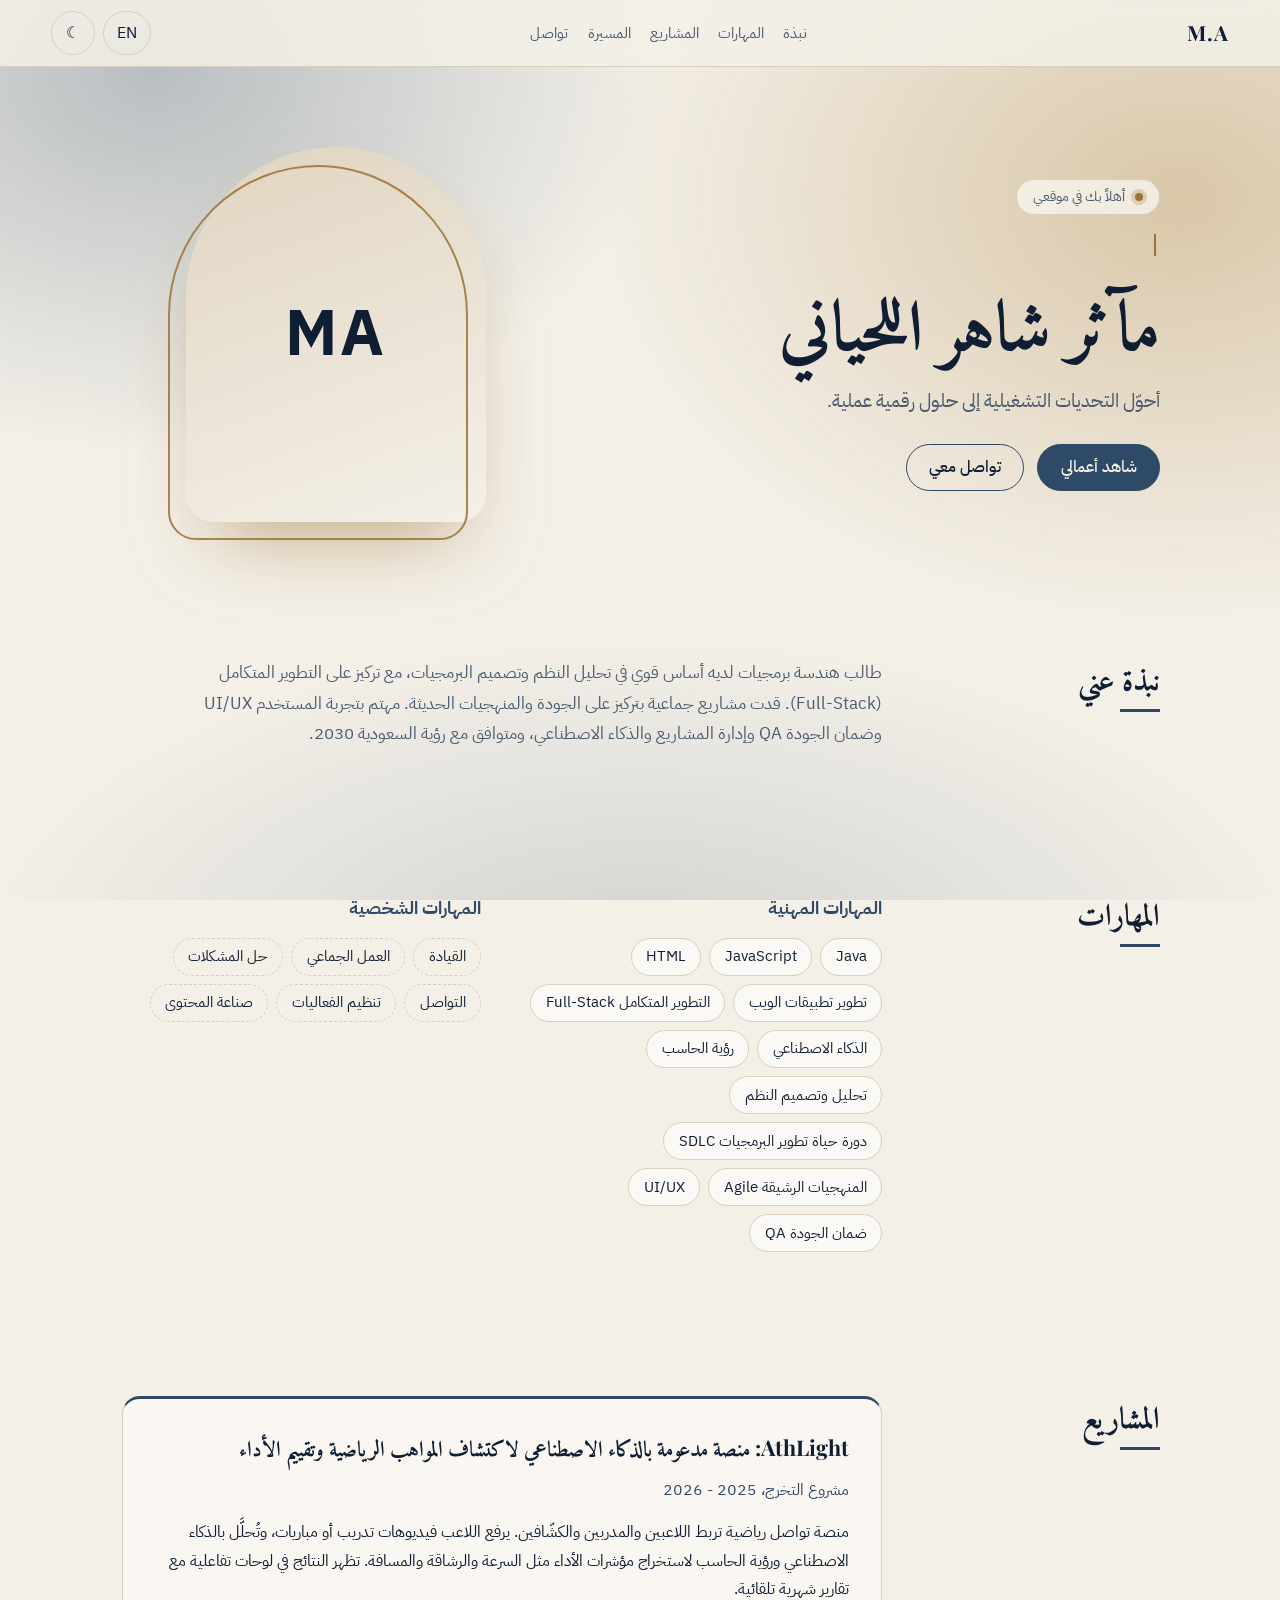
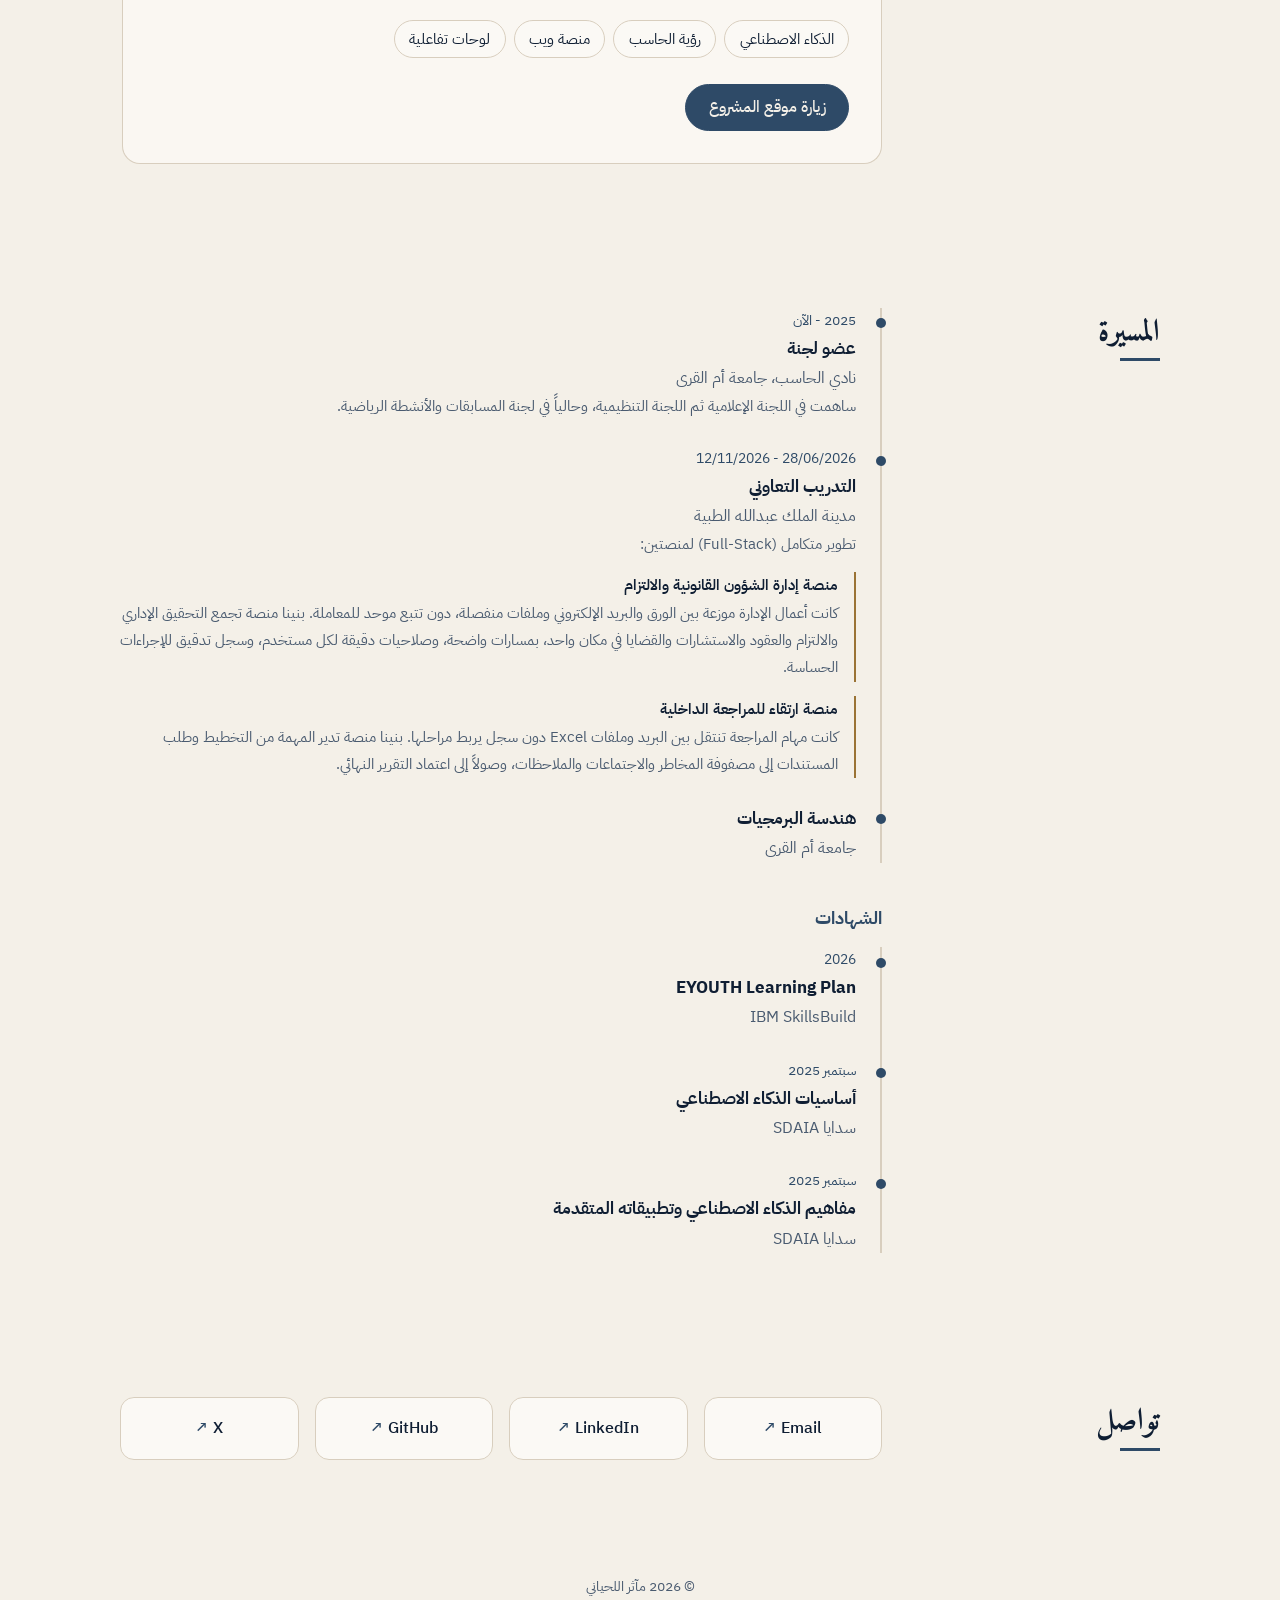
==== index.html @ 83864a32 "Add files via upload" ====
<!DOCTYPE html>
<html lang="ar" dir="rtl" data-theme="light">
<head>
<meta charset="UTF-8">
<meta name="viewport" content="width=device-width, initial-scale=1, viewport-fit=cover">
<title>Mather Al-lihyani</title>
<meta name="description" content="Software Engineering student focused on full-stack development, AI and UI/UX.">
<meta property="og:title" content="Mather Al-lihyani | Software Engineering Student">
<meta property="og:description" content="Full-stack development, AI and UI/UX. See my work and get in touch.">
<meta property="og:type" content="website">
<meta name="theme-color" content="#0F1E33">
<link rel="icon" href="data:image/svg+xml,<svg xmlns=%22http://www.w3.org/2000/svg%22 viewBox=%220 0 64 64%22><rect width=%2264%22 height=%2264%22 rx=%2214%22 fill=%22%230F1E33%22/><text x=%2232%22 y=%2244%22 font-size=%2234%22 text-anchor=%22middle%22 fill=%22%23B8945B%22 font-family=%22Georgia%22>M</text></svg>">
<link rel="preconnect" href="https://fonts.googleapis.com">
<link rel="preconnect" href="https://fonts.gstatic.com" crossorigin>
<link href="https://fonts.googleapis.com/css2?family=IBM+Plex+Sans+Arabic:wght@400;500;600;700&family=Playfair+Display:wght@600;700&family=Amiri:wght@400;700&display=swap" rel="stylesheet">
<!-- إذا شاف الزائر شاشة الترحيب في هذه الجلسة، نخفيها مباشرة بدون وميض -->
<script>try{if(sessionStorage.getItem("seen"))document.documentElement.classList.add("no-splash")}catch(e){}</script>
<link rel="stylesheet" href="style.css">
</head>
<body>
<!-- شاشة الترحيب: تظهر أول ما يفتح الزائر الموقع (ثلاث ثواني تقريباً) ثم تنزاح للأعلى. الضغط عليها يتخطاها -->
<div class="splash" id="splash" aria-hidden="true">
  <p class="splash-hi" data-i18n="splash_hi"></p>
  <p class="splash-name" data-i18n="name"></p>
  <div class="splash-line"></div>
</div>
<a class="skip" href="#top" data-i18n="skip"></a>
<!-- الشريط العلوي: الروابط وزر اللغة وزر الوضع -->
<header class="nav">
  <a class="logo" href="#top">M.A</a>
  <nav aria-label="Main">
    <a href="#about" data-i18n="nav_about"></a>
    <a href="#skills" data-i18n="nav_skills"></a>
    <a href="#projects" data-i18n="nav_projects"></a>
    <a href="#journey" data-i18n="nav_journey"></a>
    <a href="#contact" data-i18n="nav_contact"></a>
  </nav>
  <div class="tools">
    <button id="lang" type="button" aria-label="Language"></button>
    <button id="theme" type="button" aria-label="Theme"></button>
  </div>
</header>

<main id="top">
  <!-- القسم الأول: الاسم والصورة. النصوص تجي من script.js عبر data-i18n -->
  <section class="hero wrap">
    <div class="hero-text">
      <p class="badge" data-i18n="badge"></p>
      <p class="role"><span id="typed"></span><span class="caret"></span></p>
      <h1 data-i18n="name"></h1>
      <p class="lead" data-i18n="tagline"></p>
      <div class="actions">
        <a class="btn primary" href="#projects" data-i18n="cta_work"></a>
        <a class="btn" href="#contact" data-i18n="cta_contact"></a>
        <!-- زر السيرة الذاتية: يظهر فقط إذا حطيتي مسار الملف في CV_FILE داخل script.js -->
        <a class="btn" id="cvBtn" hidden download data-i18n="btn_cv"></a>
      </div>
    </div>
    <div class="avatar" data-initials="MA">
      <!-- ضع صورتك هنا: images/profile.jpg -->
      <img src="images/profile.jpg" alt="Mather Al-lihyani" onload="this.parentElement.classList.add('has-photo')" onerror="this.remove()">
    </div>
  </section>

  <!-- نبذة عني -->
  <section id="about" class="wrap sec">
    <h2 data-i18n="h_about"></h2>
    <p class="about" data-i18n="about"></p>
  </section>

  <!-- المهارات: تتعبأ من script.js -->
  <section id="skills" class="wrap sec">
    <h2 data-i18n="h_skills"></h2>
    <div class="cols">
      <div><h3 data-i18n="h_tech"></h3><ul class="chips" id="tech"></ul></div>
      <div><h3 data-i18n="h_soft"></h3><ul class="chips" id="soft"></ul></div>
    </div>
  </section>

  <!-- المشاريع: البطاقة تتعبأ من script.js -->
  <section id="projects" class="wrap sec">
    <h2 data-i18n="h_projects"></h2>
    <article class="card" id="project"></article>
  </section>

  <!-- المسيرة والشهادات -->
  <section id="journey" class="wrap sec">
    <h2 data-i18n="h_journey"></h2>
    <div class="timeline" id="journeyList"></div>
    <h3 class="sub" data-i18n="h_certs"></h3>
    <div class="timeline" id="certList"></div>
  </section>

  <!-- التواصل: أزرار بدون عرض الروابط -->
  <section id="contact" class="wrap sec">
    <h2 data-i18n="h_contact"></h2>
    <div class="contact" id="contactList"></div>
  </section>
</main>

<footer class="wrap foot"><span data-i18n="footer"></span></footer>
<!-- ملف المحتوى والتفاعل -->
<script src="script.js"></script>
</body>
</html>
---- style.css ----
/* الألوان والخط: غيّر القيم هنا وكل الموقع يتغير */
:root{
  --bg:#12263F; --surface:#1B3556; --line:#3C5E82; --text:#F6F2EA; --muted:#CBD4DE;
  --accent:#C9A262; --accent-ink:#0F1E33; --ring:#3F6590; --gold:#D8B173;
  --serif:'Playfair Display','Amiri',Georgia,serif;   /* خط العناوين */
  --font:'IBM Plex Sans Arabic',system-ui,-apple-system,'Segoe UI',Tahoma,sans-serif;
}
/* ألوان الوضع الفاتح */
[data-theme="light"]{
  --bg:#F4F0E8; --surface:#FBF9F5; --line:#D8CEBE; --text:#0F1E33; --muted:#4A5B70;
  --accent:#2E4A67; --accent-ink:#F4F0E8; --ring:#B8945B; --gold:#9A7335;
}
*{box-sizing:border-box;margin:0}
html{scroll-behavior:smooth;scroll-padding-top:72px;-webkit-text-size-adjust:100%}
body{background:var(--bg);color:var(--text);font-family:var(--font);line-height:1.8;transition:background .3s,color .3s}
/* توهّج خفيف في الخلفية يعطي عمق */
body::before{content:"";position:fixed;inset:0;z-index:-1;pointer-events:none;background:radial-gradient(46rem 34rem at 12% 8%,color-mix(in srgb,var(--accent) 30%,transparent),transparent 70%),radial-gradient(52rem 38rem at 92% 22%,color-mix(in srgb,var(--ring) 45%,transparent),transparent 70%),radial-gradient(60rem 30rem at 50% 108%,color-mix(in srgb,var(--accent) 18%,transparent),transparent 70%)}
a{color:inherit}
:focus-visible{outline:2px solid var(--accent);outline-offset:3px}
/* حاوية تحدد عرض المحتوى وتوسّطه */
.wrap{width:min(1040px,92%);margin-inline:auto}

/* الشريط العلوي: يثبت فوق عند التمرير */
.nav{position:sticky;top:0;z-index:10;display:flex;align-items:center;justify-content:space-between;gap:1rem;flex-wrap:wrap;padding:.7rem max(4%,env(safe-area-inset-right)) .7rem max(4%,env(safe-area-inset-left));padding-top:calc(.7rem + env(safe-area-inset-top));background:color-mix(in srgb,var(--bg) 85%,transparent);backdrop-filter:blur(10px);border-bottom:1px solid var(--line)}
.logo{font-family:var(--serif);font-size:1.3rem;font-weight:700;text-decoration:none;letter-spacing:.05em}
.nav nav{display:flex;gap:1.2rem;flex-wrap:wrap}
.nav nav a{text-decoration:none;color:var(--muted);font-size:.95rem;background:linear-gradient(var(--accent),var(--accent)) 50% 100%/0 2px no-repeat;transition:background-size .25s,color .2s}
.nav nav a:hover{color:var(--text);background-size:100% 2px}
.tools{display:flex;gap:.5rem}
.tools button{background:none;border:1px solid var(--line);color:var(--text);border-radius:999px;min-width:44px;height:44px;padding:0 .8rem;cursor:pointer;font:inherit}
.tools button:hover{border-color:var(--accent)}

/* القسم الأول: النص والصورة جنب بعض، وحركة ظهور خفيفة عند الفتح */
.hero{display:grid;grid-template-columns:1.3fr 1fr;align-items:center;gap:3rem;padding:5rem 0 4rem;animation:rise .8s ease 2.5s both}   /* ينتظر شاشة الترحيب */
@keyframes rise{from{opacity:0;transform:translateY(16px)}}
.role{color:var(--accent);font-weight:500}
h1{font-family:var(--serif);font-size:clamp(2.4rem,6.5vw,4.4rem);line-height:1.5;letter-spacing:0;margin:.2rem 0 .6rem;font-weight:700}
.lead{font-size:1.2rem;color:var(--muted);max-width:34ch}
.actions{display:flex;gap:.8rem;flex-wrap:wrap;margin-top:1.6rem}
.btn{display:inline-flex;align-items:center;min-height:44px;padding:.5rem 1.4rem;border:1px solid var(--accent);border-radius:999px;text-decoration:none;font-weight:500;transition:background .2s,color .2s}
.btn:hover{background:var(--accent);color:var(--accent-ink)}
.btn.primary{background:var(--accent);color:var(--accent-ink)}
.btn.primary:hover{opacity:.88}

/* الصورة الشخصية: شكل قوس بحركة هادئة (دخول ناعم، طفو، إطار ذهبي يتحرك، توهج يتنفس) */
.avatar{--dx:18px;position:relative;justify-self:center;width:min(300px,70vw);aspect-ratio:4/5;display:grid;place-items:center;isolation:isolate;
  border-radius:50% 50% 28px 28px / 40% 40% 28px 28px;
  background:linear-gradient(160deg,color-mix(in srgb,var(--gold) 22%,var(--bg)),var(--bg));
  box-shadow:0 40px 80px -30px color-mix(in srgb,var(--gold) 60%,transparent);
  animation:arch-in 1s cubic-bezier(.2,.7,.2,1) 2.5s both,float 7s ease-in-out 3.5s infinite}
[dir="rtl"] .avatar{--dx:-18px}
.avatar::before{content:"";position:absolute;inset:0;border:2px solid var(--gold);border-radius:inherit;z-index:-1;opacity:.85;
  translate:var(--dx) 18px;animation:frame-drift 7s ease-in-out infinite}
/* الحرفين MA يظهرون فقط إذا الصورة غير موجودة، وإذا انحمّلت الصورة يختفون */
.avatar::after{content:attr(data-initials);font-size:4rem;font-weight:700;letter-spacing:.05em}
.avatar.has-photo::after{content:none}
.avatar img{position:absolute;inset:0;width:100%;height:100%;object-fit:cover;object-position:center 15%;border-radius:inherit;z-index:1}
/* في الوضع الفاتح تذوب خلفية الصورة البيضاء مع لون الصفحة */
.avatar:not(.cutout) img{mix-blend-mode:multiply}
/* في الداكن: خلفية القوس بنفس لون زر "شاهد أعمالي" (الذهبي) */
[data-theme="dark"] .avatar{background:var(--accent)}
@keyframes arch-in{from{opacity:0;transform:translateY(30px) scale(.94)}}
@keyframes float{0%,100%{transform:translateY(0)}50%{transform:translateY(-12px)}}
@keyframes frame-drift{0%,100%{translate:var(--dx) 18px}50%{translate:calc(var(--dx)*1.5) 28px}}

/* كل قسم: مسافات وخط فاصل فوقه */
.sec{display:grid;grid-template-columns:minmax(140px,230px) 1fr;column-gap:3rem;padding:4.5rem 0}
/* العنوان في عمود جانبي ثابت والمحتوى بجانبه */
.sec>h2{grid-column:1;grid-row:1/span 6;align-self:start;position:sticky;top:90px}
.sec>:not(h2){grid-column:2;min-width:0}
h2{font-family:var(--serif);font-size:1.9rem;line-height:1.3;margin-bottom:1.2rem}
h2::after{content:"";display:block;width:2.5rem;height:3px;margin-top:.7rem;background:var(--accent)}
h3{font-size:1.1rem;margin-bottom:.8rem;color:var(--accent)}
.sub{margin-top:2.5rem}
.about{max-width:68ch;color:var(--muted);font-size:1.05rem}
.cols{display:grid;grid-template-columns:1fr 1fr;gap:2.5rem}
/* أزرار المهارات الصغيرة */
.chips{list-style:none;padding:0;display:flex;flex-wrap:wrap;gap:.5rem}
.chips li{transition:border-color .2s,transform .2s;padding:.3rem .9rem;border:1px solid var(--line);border-radius:999px;background:var(--surface);font-size:.92rem}

/* المهارات الشخصية بحدود منقطة لتتميز عن المهنية */
.chips li:hover{border-color:var(--accent);transform:translateY(-2px)}
#soft li{background:none;border-style:dashed}
/* بطاقة المشروع */
.card{background:color-mix(in srgb,var(--surface) 78%,transparent);backdrop-filter:blur(8px);border:1px solid var(--line);border-radius:18px;padding:2rem;max-width:760px;border-top:3px solid var(--accent);transition:transform .25s,box-shadow .25s}
.card:hover{transform:translateY(-3px);box-shadow:0 18px 40px -22px rgba(0,0,0,.55)}
.card h3{font-family:var(--serif);font-size:1.35rem;color:var(--text);line-height:1.5}
.meta{color:var(--accent);margin-bottom:.8rem}
.card .chips{margin:1rem 0}
.note{color:var(--muted);font-size:.9rem;border-inline-start:3px solid var(--accent);padding-inline-start:.8rem;margin-top:1rem}

/* خط المسيرة والشهادات */
.timeline{border-inline-start:2px solid var(--line);padding-inline-start:1.5rem;display:grid;gap:1.6rem}
.item{position:relative}
.item::before{content:"";position:absolute;inset-inline-start:calc(-1.5rem - 6px);top:.65rem;width:10px;height:10px;border-radius:50%;background:var(--accent)}
.item .when{color:var(--accent);font-size:.9rem}
.item strong{display:block;font-size:1.05rem}
.item span.org{color:var(--muted)}
.item p{color:var(--muted);font-size:.95rem}

/* أزرار التواصل */
.contact{display:grid;grid-template-columns:repeat(4,1fr);gap:1rem}
.contact a{display:block;text-align:center;font-weight:500;padding:1rem 1.2rem;border:1px solid var(--line);border-radius:14px;background:var(--surface);text-decoration:none;transition:border-color .2s}
.contact a:hover{border-color:var(--accent)}
.contact a::after{content:" \2197";color:var(--accent)}
.contact small{display:block;color:var(--accent)}
.contact span{overflow-wrap:anywhere}
.foot{padding:2rem 0 calc(2rem + env(safe-area-inset-bottom));text-align:center;color:var(--muted);font-size:.9rem}

/* الآيباد والتابلت */
@media (max-width:1024px){.hero{gap:2rem;padding:4rem 0 3rem}.cols{gap:1.8rem}}
/* الجوال: عمود واحد وقائمة تتحرك بالسحب */
@media (max-width:760px){
  .hero{grid-template-columns:1fr;padding-top:3rem;text-align:start}
  .avatar{order:-1;margin-block:1.5rem}
  .cols{grid-template-columns:1fr}
  html{scroll-padding-top:112px}
  .sec{grid-template-columns:1fr;padding:3rem 0}
  .contact{grid-template-columns:repeat(2,1fr)}
  .sec>h2{grid-column:1;grid-row:auto;position:static}
  .sec>:not(h2){grid-column:1}
  .nav nav{order:3;width:100%;flex-wrap:nowrap;overflow-x:auto;gap:1.2rem;scrollbar-width:none}
  .nav nav a{white-space:nowrap;padding-block:.3rem}
  .card{padding:1.3rem}
  h2{font-size:1.5rem}
}
@media (max-width:380px){.chips li{font-size:.85rem;padding:.25rem .7rem}.lead{font-size:1.05rem}}
/* لمن يفضّل بدون حركات */
@media (prefers-reduced-motion:reduce){.splash{display:none!important}*{animation:none!important;transition:none!important;scroll-behavior:auto!important}}

/* رابط تخطي التنقل: يظهر فقط عند التنقل بلوحة المفاتيح */
.skip{position:absolute;inset-inline-start:1rem;top:-4rem;z-index:20;background:var(--accent);color:var(--accent-ink);padding:.5rem 1rem;border-radius:8px;text-decoration:none}
.skip:focus{top:.6rem}
/* نقاط داخل عنصر المسيرة (المنصتين في التدريب) */
.points{list-style:none;padding:0;margin-top:.9rem;display:grid;gap:.9rem}
.points li{color:var(--muted);font-size:.95rem;padding-inline-start:1rem;border-inline-start:2px solid var(--gold)}
.points b{display:block;color:var(--text);font-weight:600}
/* ظهور العناصر تدريجياً وبالتتابع عند التمرير (يفعّله script.js) */
.js-reveal .rv{opacity:0;translate:0 24px;transition:opacity .7s ease var(--d,0ms),translate .7s ease var(--d,0ms),transform .25s,border-color .2s,box-shadow .25s}
.js-reveal .rv.shown{opacity:1;translate:0 0}
.js-reveal h2.rv::after{width:0;transition:width .8s ease .35s}
.js-reveal h2.rv.shown::after{width:2.5rem}

/* ---------- الإضافات: ترحيب، شارة، بطاقات عائمة، إضاءة المؤشر ---------- */
[hidden]{display:none!important}

/* شاشة الترحيب: تدخل الكلمات بالتتابع ثم تنزاح الشاشة للأعلى */
.splash{position:fixed;inset:0;z-index:100;display:grid;place-content:center;justify-items:center;gap:.4rem;text-align:center;cursor:pointer;
  background:radial-gradient(40rem 26rem at 50% 42%,color-mix(in srgb,var(--gold) 30%,transparent),transparent 70%),var(--bg);
  animation:splash-out .9s cubic-bezier(.7,0,.2,1) 2.6s forwards}
.splash-hi{font-size:1.4rem;color:var(--gold);animation:splash-in 1s ease .2s both}
.splash-name{font-family:var(--serif);font-size:clamp(1.6rem,5vw,2.4rem);font-weight:700;animation:splash-in 1s ease .6s both}
.splash-line{width:0;height:3px;margin-top:1rem;border-radius:3px;background:var(--gold);animation:line-grow 1s ease 1.2s forwards}
@keyframes line-grow{to{width:4.5rem}}
@keyframes splash-in{from{opacity:0;transform:translateY(18px);filter:blur(6px)}}
@keyframes splash-out{to{transform:translateY(-100%);visibility:hidden}}
.no-splash .splash{display:none}
.no-splash .hero{animation-delay:0s}
.no-splash .avatar{animation:arch-in 1s cubic-bezier(.2,.7,.2,1) both,float 7s ease-in-out 1s infinite}

/* شارة الترحيب فوق المسمى */
.badge{display:inline-flex;align-items:center;gap:.6rem;padding:.25rem 1rem;margin-bottom:.8rem;border:1px solid var(--line);border-radius:999px;
  background:color-mix(in srgb,var(--surface) 70%,transparent);font-size:.9rem;color:var(--muted)}
.badge::before{content:"";width:8px;height:8px;border-radius:50%;background:var(--gold);box-shadow:0 0 0 4px color-mix(in srgb,var(--gold) 25%,transparent)}

/* إضاءة ناعمة تتبع المؤشر (للكمبيوتر فقط) */
.cursor-glow{position:fixed;left:0;top:0;width:440px;height:440px;margin:-220px 0 0 -220px;border-radius:50%;pointer-events:none;z-index:-1;opacity:0;transition:opacity .5s;
  background:radial-gradient(circle,color-mix(in srgb,var(--gold) 20%,transparent),transparent 65%)}
.cursor-glow.on{opacity:1}

/* ---------- الوضع الداكن أكثر إشراقاً: إضاءة أقوى وتوهج حول الصورة ---------- */
[data-theme="dark"] body::before{background:
  radial-gradient(40rem 28rem at 20% 12%,color-mix(in srgb,var(--gold) 38%,transparent),transparent 70%),
  radial-gradient(56rem 40rem at 88% 20%,color-mix(in srgb,#4A78A8 55%,transparent),transparent 70%),
  radial-gradient(70rem 30rem at 50% 105%,color-mix(in srgb,var(--gold) 26%,transparent),transparent 70%)}
[data-theme="dark"] .avatar{box-shadow:0 0 90px -10px color-mix(in srgb,var(--gold) 45%,transparent)}

/* ---------- الكتابة المتحركة (مثل الآلة الكاتبة) ---------- */
.role{min-height:1.9em;font-size:1.25rem}
.caret{display:inline-block;width:2px;height:1.1em;margin-inline-start:4px;vertical-align:-.15em;background:var(--gold);animation:blink 1s steps(1) infinite}
@keyframes blink{50%{opacity:0}}
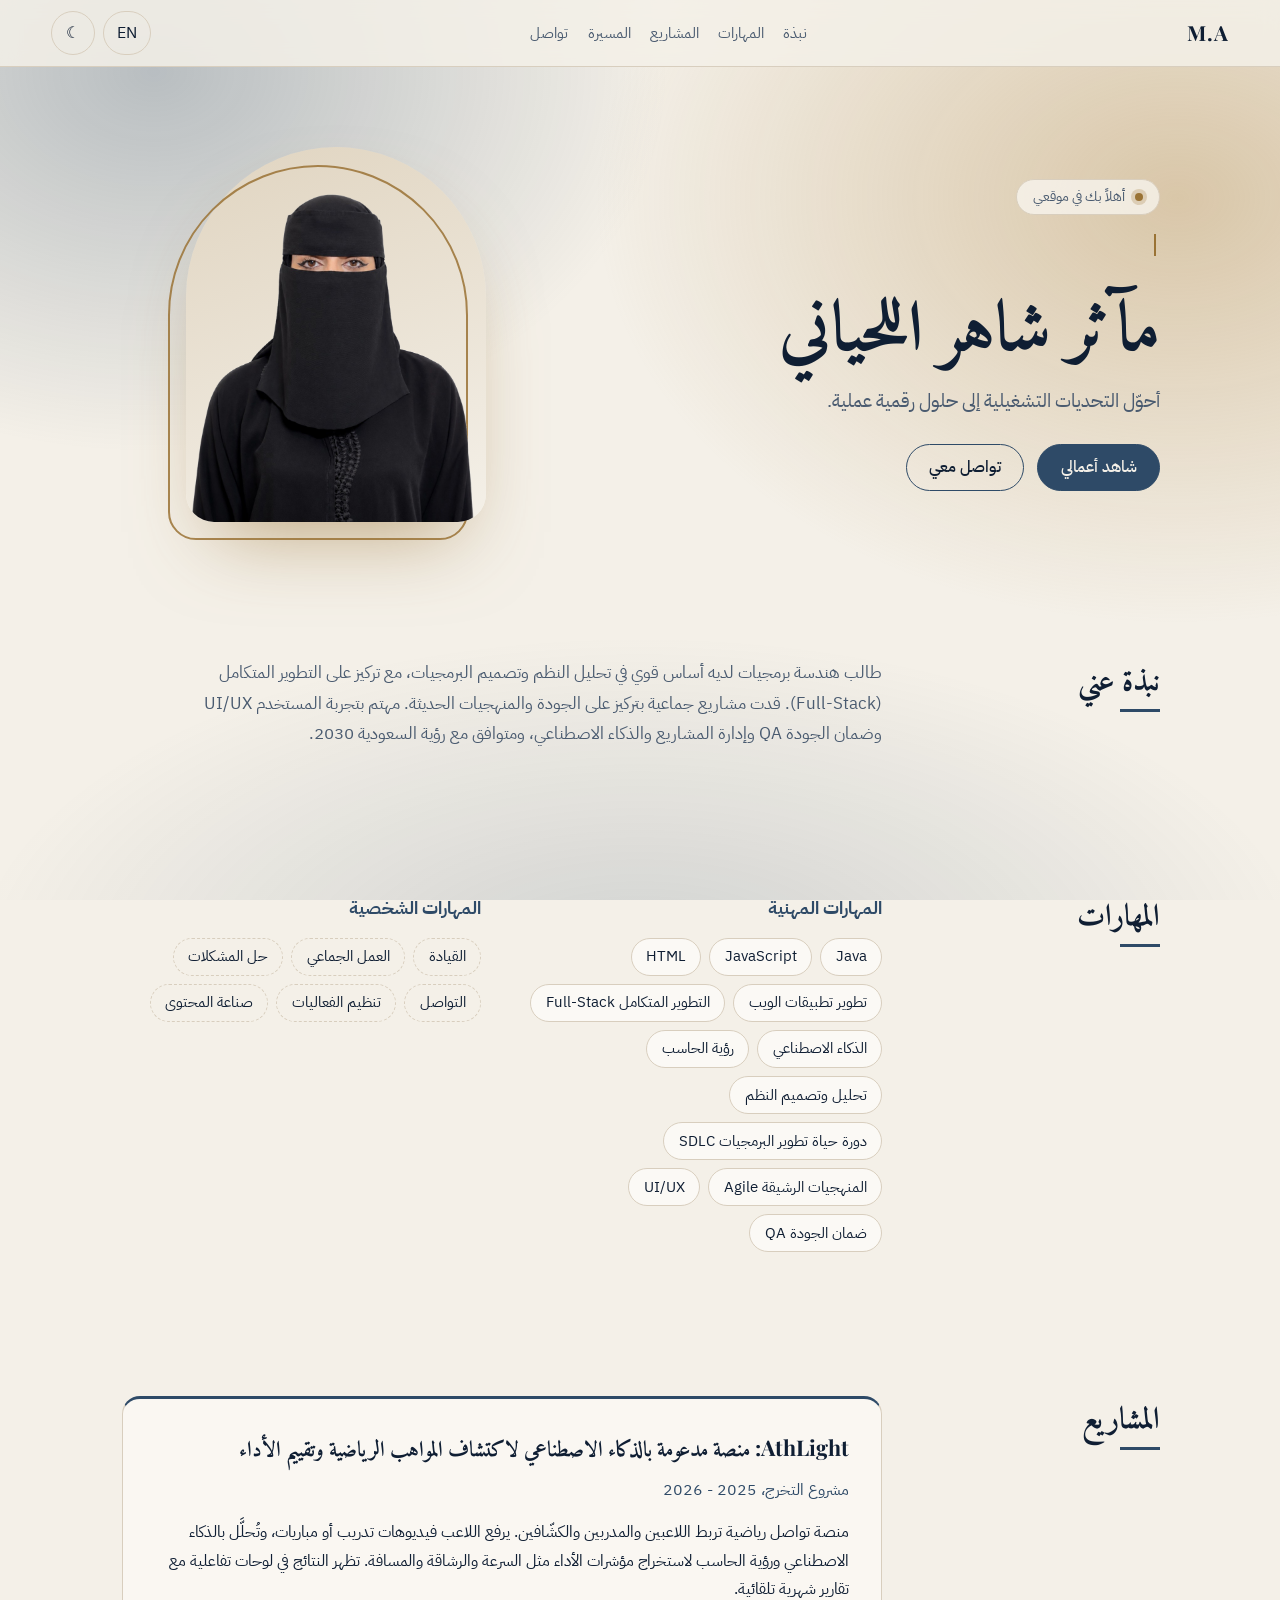
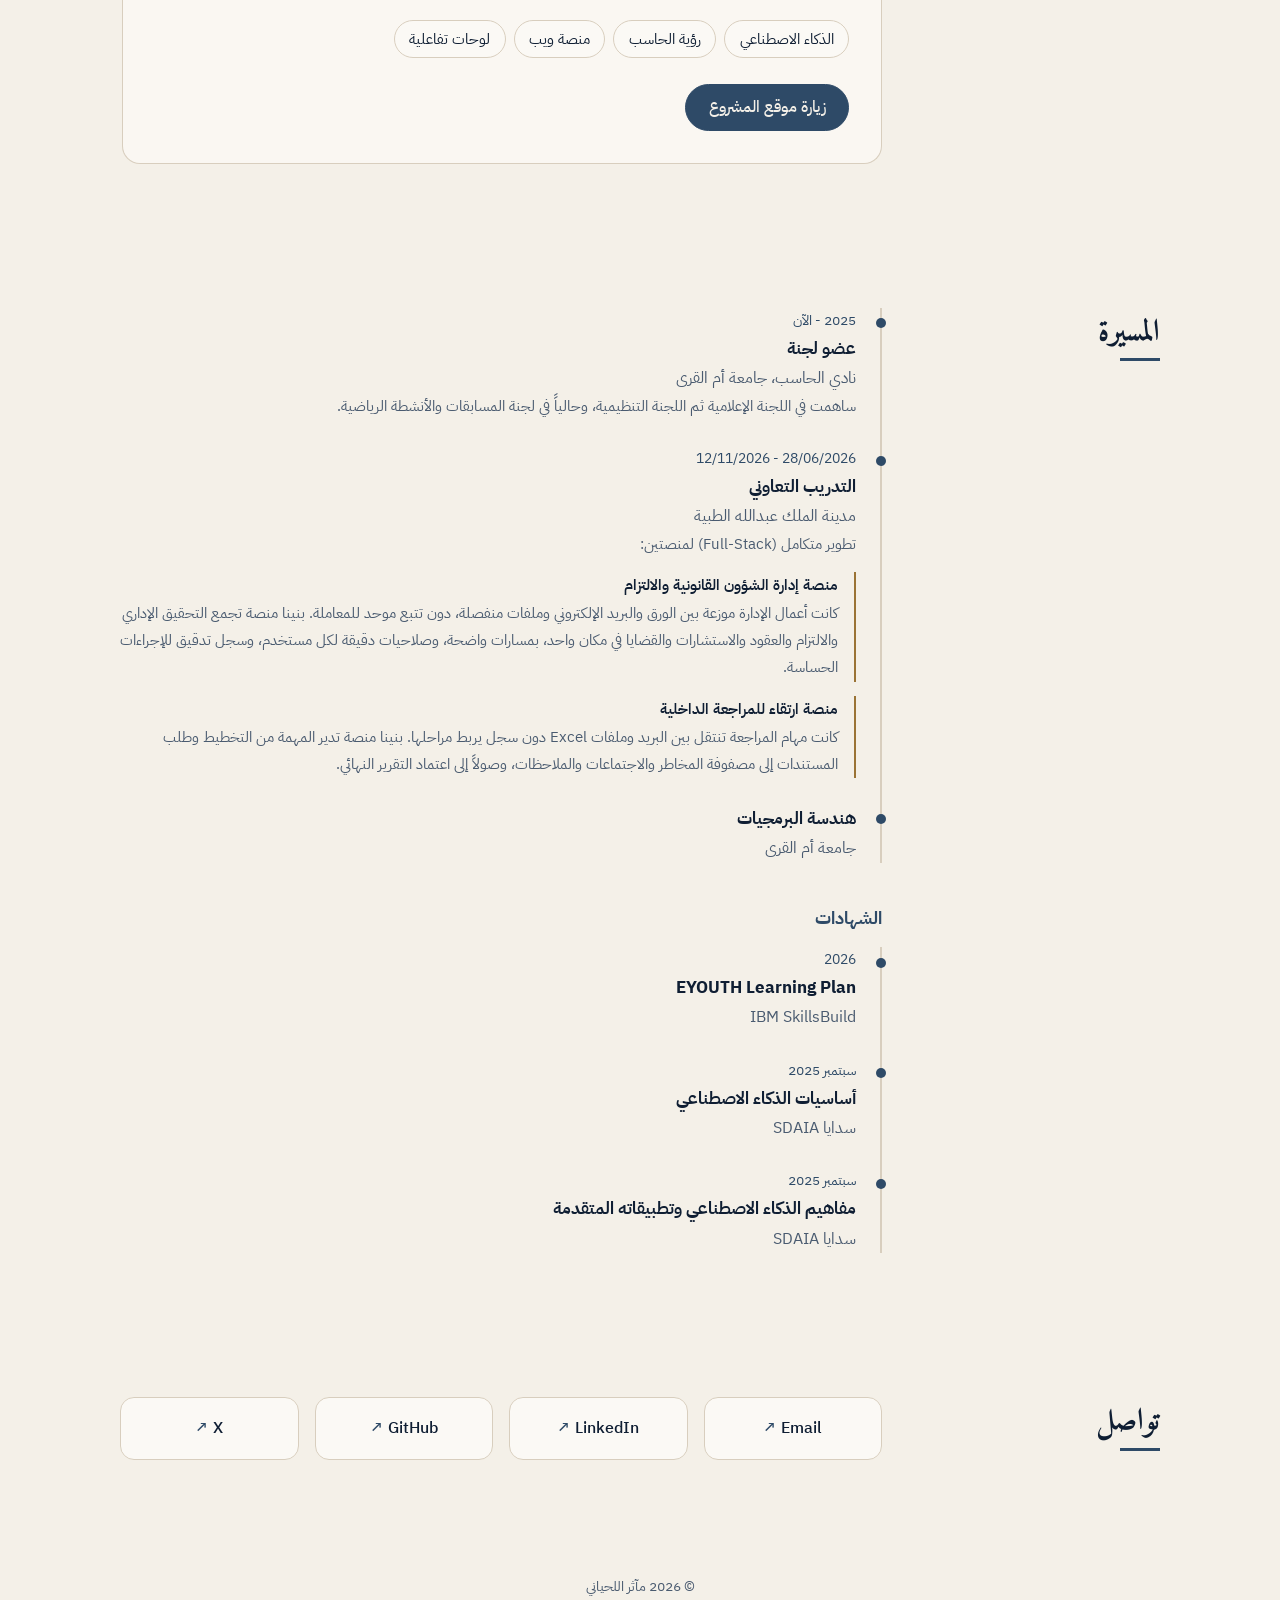
==== commit 4287594e: "Rename index (1).html to index.html" ====
--- a/index.html
+++ b/index.html
@@ -58,7 +58,7 @@
     </div>
     <div class="avatar" data-initials="MA">
       <!-- ضع صورتك هنا: images/profile.jpg -->
-      <img src="images/profile.jpg" alt="Mather Al-lihyani" onload="this.parentElement.classList.add('has-photo')" onerror="this.remove()">
+      <img src="images/profile.jpg" alt="Mather Al-lihyani" onload="this.parentElement.classList.add('has-photo')" onerror="if(!this.dataset.retry){this.dataset.retry=1;this.src='profile.jpg'}else{this.remove()}">
     </div>
   </section>
 
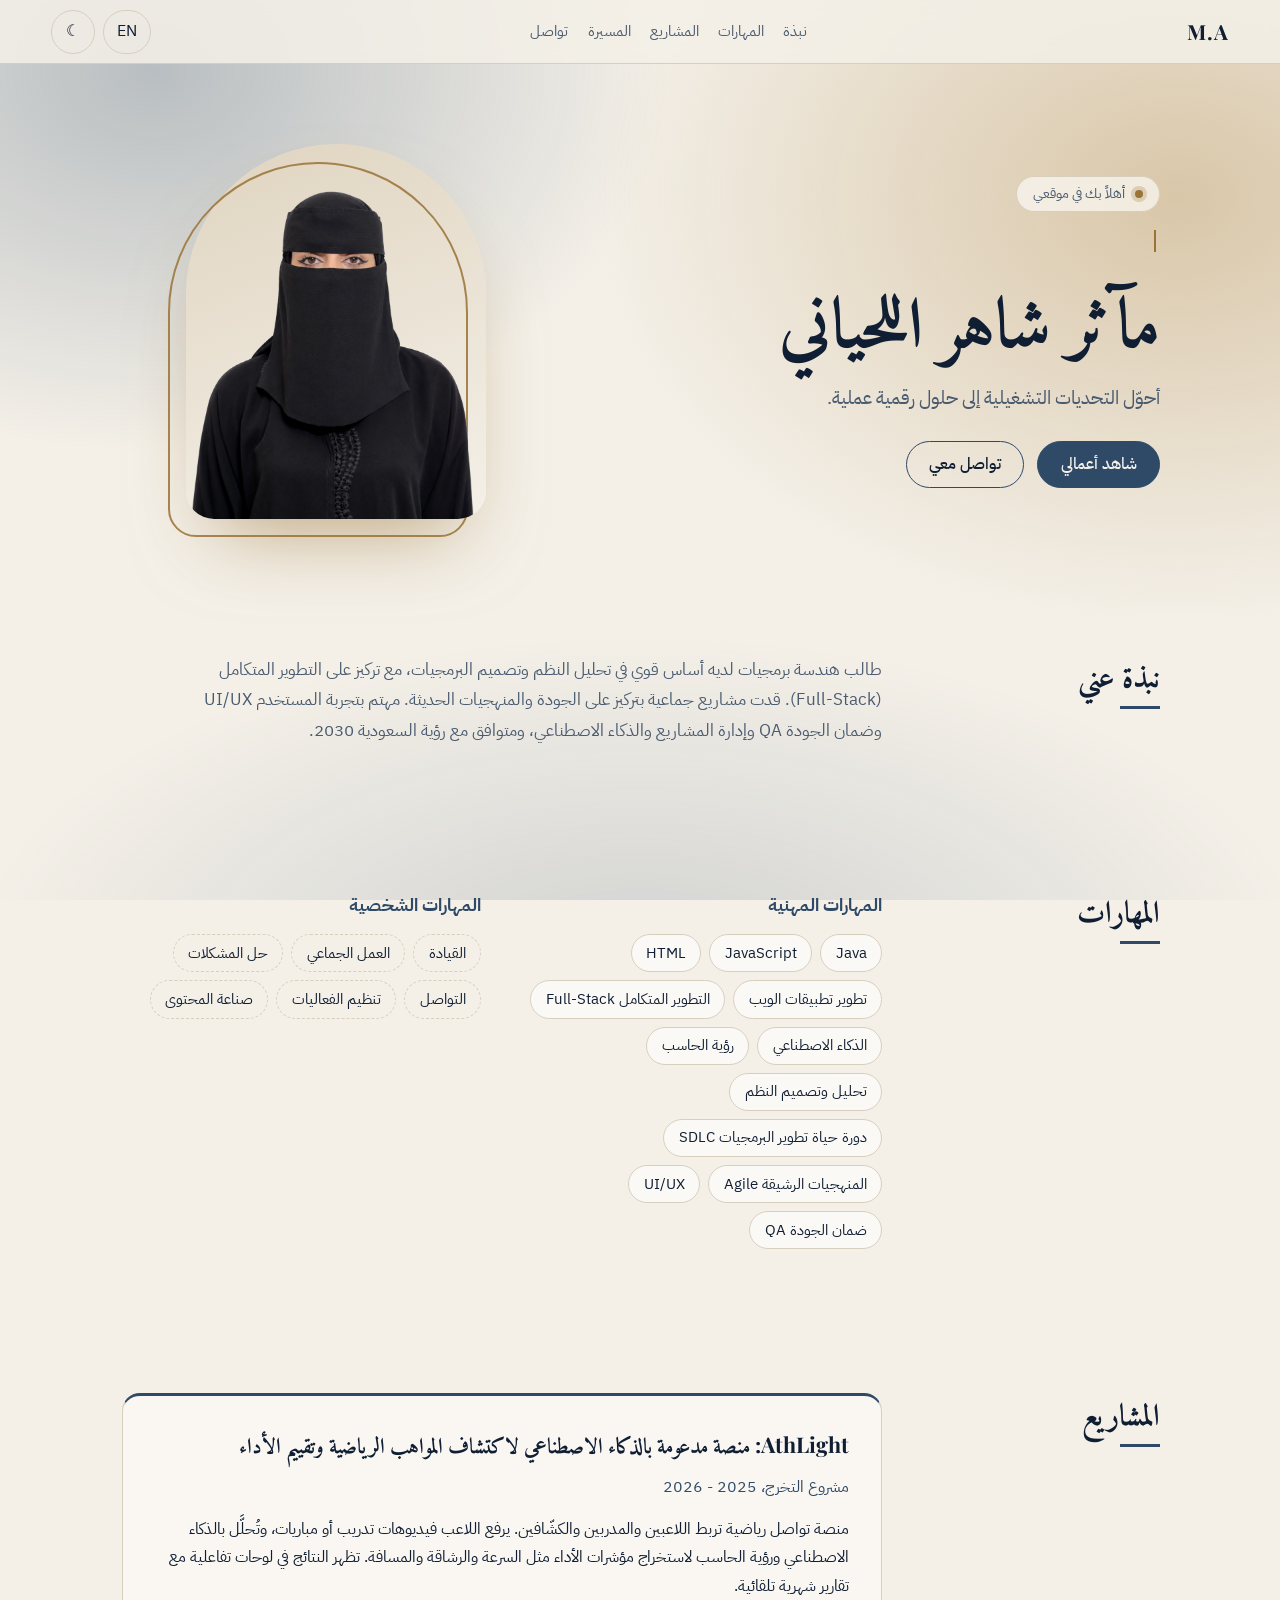
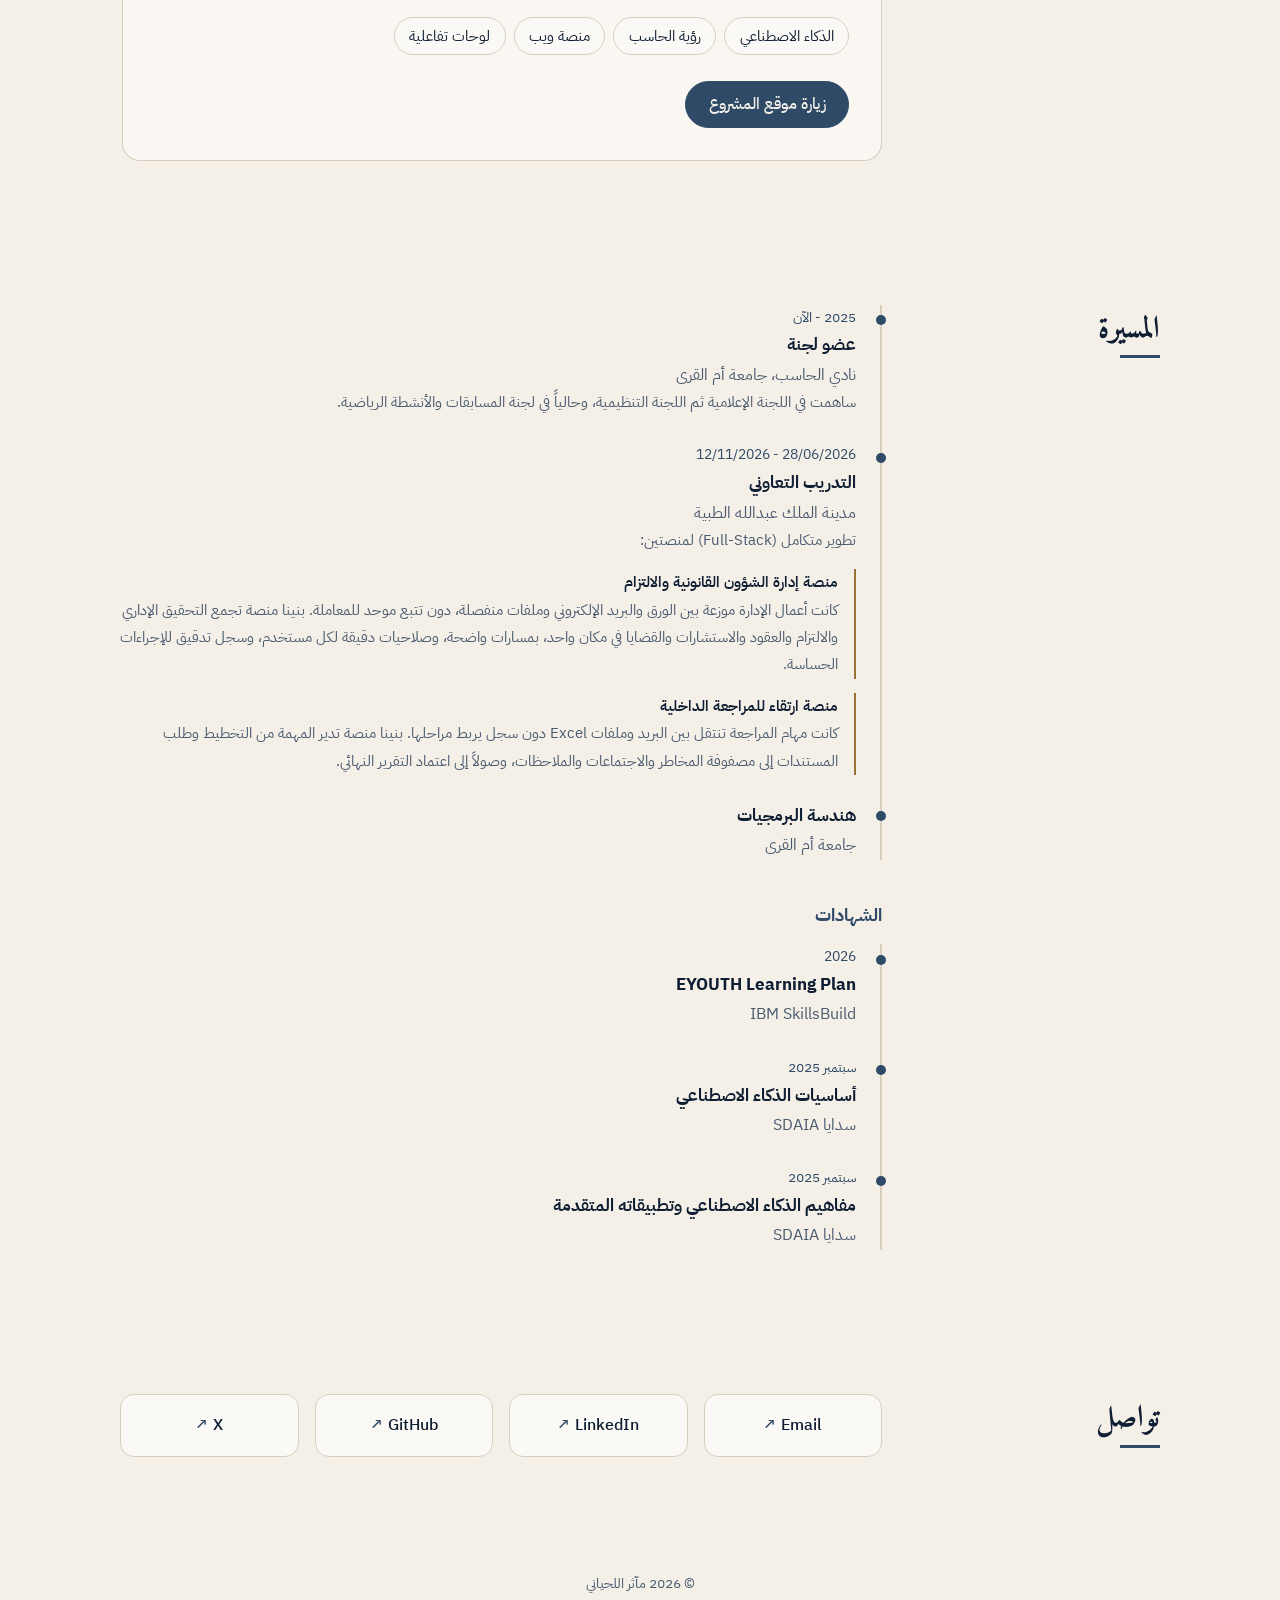
==== commit c9f73d13: "Add files via upload" ====
--- a/index.html
+++ b/index.html
@@ -2,7 +2,7 @@
 <html lang="ar" dir="rtl" data-theme="light">
 <head>
 <meta charset="UTF-8">
-<meta name="viewport" content="width=device-width, initial-scale=1, viewport-fit=cover">
+<meta name="viewport" content="width=device-width, initial-scale=1">
 <title>Mather Al-lihyani</title>
 <meta name="description" content="Software Engineering student focused on full-stack development, AI and UI/UX.">
 <meta property="og:title" content="Mather Al-lihyani | Software Engineering Student">
--- a/style.css
+++ b/style.css
@@ -21,7 +21,7 @@
 .wrap{width:min(1040px,92%);margin-inline:auto}
 
 /* الشريط العلوي: يثبت فوق عند التمرير */
-.nav{position:sticky;top:0;z-index:10;display:flex;align-items:center;justify-content:space-between;gap:1rem;flex-wrap:wrap;padding:.7rem max(4%,env(safe-area-inset-right)) .7rem max(4%,env(safe-area-inset-left));padding-top:calc(.7rem + env(safe-area-inset-top));background:color-mix(in srgb,var(--bg) 85%,transparent);backdrop-filter:blur(10px);border-bottom:1px solid var(--line)}
+.nav{position:sticky;top:0;z-index:10;display:flex;align-items:center;justify-content:space-between;gap:1rem;flex-wrap:wrap;padding:.6rem 4%;transition:transform .3s ease;background:color-mix(in srgb,var(--bg) 85%,transparent);backdrop-filter:blur(10px);border-bottom:1px solid var(--line)}
 .logo{font-family:var(--serif);font-size:1.3rem;font-weight:700;text-decoration:none;letter-spacing:.05em}
 .nav nav{display:flex;gap:1.2rem;flex-wrap:wrap}
 .nav nav a{text-decoration:none;color:var(--muted);font-size:.95rem;background:linear-gradient(var(--accent),var(--accent)) 50% 100%/0 2px no-repeat;transition:background-size .25s,color .2s}
@@ -122,6 +122,9 @@
   .nav nav{order:3;width:100%;flex-wrap:nowrap;overflow-x:auto;gap:1.2rem;scrollbar-width:none}
   .nav nav a{white-space:nowrap;padding-block:.3rem}
   .card{padding:1.3rem}
+  /* الجوال: هيدر أنحف وأوضح، ويختفي عند النزول ويرجع عند الصعود */
+  .nav{padding:.5rem 4%;background:color-mix(in srgb,var(--bg) 95%,transparent)}
+  .nav.hide{transform:translateY(-100%)}
   h2{font-size:1.5rem}
 }
 @media (max-width:380px){.chips li{font-size:.85rem;padding:.25rem .7rem}.lead{font-size:1.05rem}}
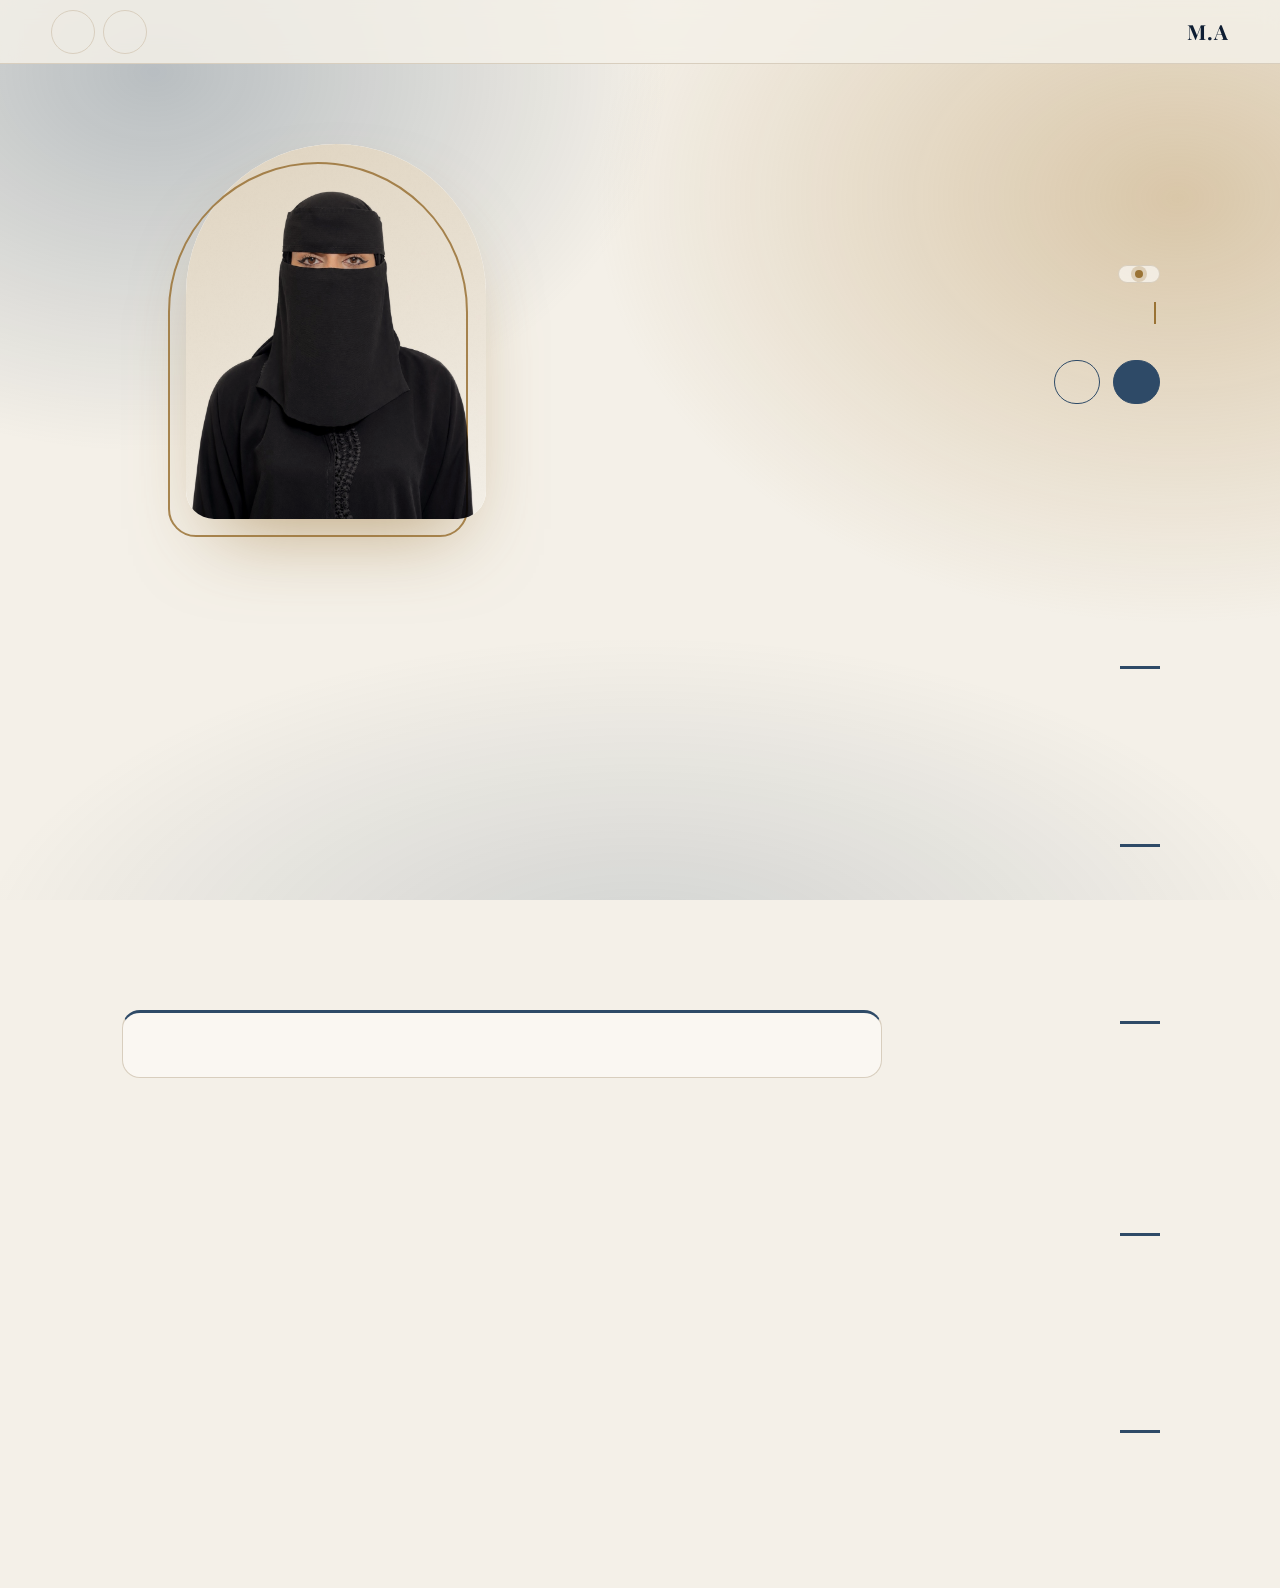
==== commit fbbfd0af: "Rename index (3).html to index.html" ====
--- a/index.html
+++ b/index.html
@@ -3,18 +3,23 @@
 <head>
 <meta charset="UTF-8">
 <meta name="viewport" content="width=device-width, initial-scale=1">
-<title>Mather Al-lihyani</title>
-<meta name="description" content="Software Engineering student focused on full-stack development, AI and UI/UX.">
-<meta property="og:title" content="Mather Al-lihyani | Software Engineering Student">
-<meta property="og:description" content="Full-stack development, AI and UI/UX. See my work and get in touch.">
+<title>مآثر اللحياني | طالبة هندسة برمجيات</title>
+<meta name="description" content="تعرّف على مهاراتي ومشاريعي في هندسة البرمجيات وتطوير الويب والذكاء الاصطناعي.">
+<!-- بطاقة معاينة الرابط (واتساب، لينكدإن، X...). تُقرأ من هنا فقط، فلازم تكون بالعربي في الـ HTML نفسه -->
 <meta property="og:type" content="website">
+<meta property="og:locale" content="ar_SA">
+<meta property="og:site_name" content="مآثر اللحياني">
+<meta property="og:title" content="مآثر اللحياني | طالبة هندسة برمجيات">
+<meta property="og:description" content="تعرّف على مهاراتي ومشاريعي في هندسة البرمجيات وتطوير الويب والذكاء الاصطناعي.">
+<meta property="og:url" content="https://mather52.github.io/portfolio/">
+<meta name="twitter:card" content="summary">
 <meta name="theme-color" content="#0F1E33">
 <link rel="icon" href="data:image/svg+xml,<svg xmlns=%22http://www.w3.org/2000/svg%22 viewBox=%220 0 64 64%22><rect width=%2264%22 height=%2264%22 rx=%2214%22 fill=%22%230F1E33%22/><text x=%2232%22 y=%2244%22 font-size=%2234%22 text-anchor=%22middle%22 fill=%22%23B8945B%22 font-family=%22Georgia%22>M</text></svg>">
 <link rel="preconnect" href="https://fonts.googleapis.com">
 <link rel="preconnect" href="https://fonts.gstatic.com" crossorigin>
 <link href="https://fonts.googleapis.com/css2?family=IBM+Plex+Sans+Arabic:wght@400;500;600;700&family=Playfair+Display:wght@600;700&family=Amiri:wght@400;700&display=swap" rel="stylesheet">
 <!-- إذا شاف الزائر شاشة الترحيب في هذه الجلسة، نخفيها مباشرة بدون وميض -->
-<script>try{if(sessionStorage.getItem("seen"))document.documentElement.classList.add("no-splash")}catch(e){}</script>
+<script>try{var r=document.documentElement;if(sessionStorage.getItem("seen"))r.classList.add("no-splash");var t=sessionStorage.getItem("theme");if(t)r.setAttribute("data-theme",t)}catch(e){}</script>
 <link rel="stylesheet" href="style.css">
 </head>
 <body>
